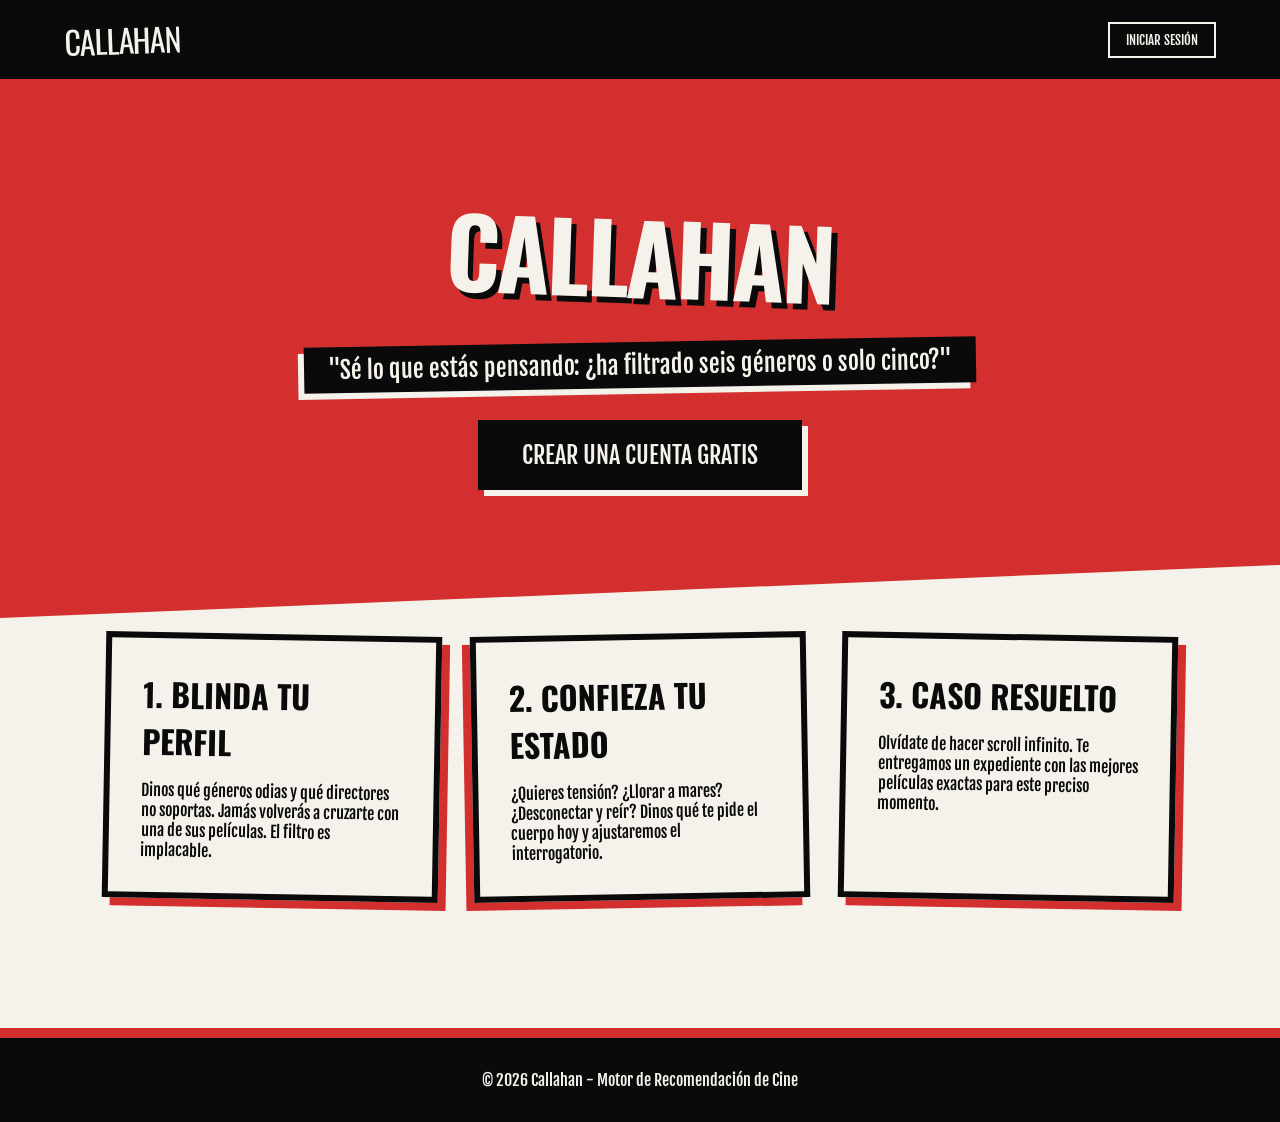
==== callahan-codigo-fuente/src/main/resources/templates/index.html @ ba9999d5 "Se añade le frontend para los test diarios" ====
<!DOCTYPE html>
<html lang="es">
<head>
    <meta charset="UTF-8">
    <meta name="viewport" content="width=device-width, initial-scale=1.0">
    <title>Callahan - Tu Detective de Cine</title>
    
    <style>
        @import url('https://fonts.googleapis.com/css2?family=Fjalla+One&family=Oswald:wght@700&display=swap');

        /* 1. PALETA Y RESET */
        * {
            margin: 0;
            padding: 0;
            box-sizing: border-box;
        }

        :root {
            --rojo-bass: #D32F2F;
            --negro-absoluto: #0A0A0A;
            --blanco-roto: #F5F2EB;
        }

        body {
            background-color: var(--blanco-roto);
            color: var(--negro-absoluto);
            font-family: 'Fjalla One', sans-serif;
            overflow-x: hidden;
        }

        /* 2. BARRA DE NAVEGACIÓN (Estilo Letterboxd superior) */
        header {
            background-color: var(--negro-absoluto);
            color: var(--blanco-roto);
            padding: 1rem 5%;
            display: flex;
            justify-content: space-between;
            align-items: center;
            border-bottom: 8px solid var(--rojo-bass);
        }

        .logo {
            font-family: 'Oswald', sans-serif;
            font-size: 2rem;
            letter-spacing: -1px;
            transform: rotate(-2deg);
        }

        .nav-links button {
            background: transparent;
            color: var(--blanco-roto);
            border: 2px solid var(--blanco-roto);
            padding: 0.5rem 1rem;
            font-family: 'Fjalla One', sans-serif;
            cursor: pointer;
            text-transform: uppercase;
        }

        .nav-links button:hover {
            background: var(--blanco-roto);
            color: var(--negro-absoluto);
        }

        /* 3. HERO SECTION (La zona de impacto de Saul Bass) */
        .hero {
            background-color: var(--rojo-bass);
            padding: 6rem 5%;
            display: flex;
            flex-direction: column;
            align-items: center;
            text-align: center;
            position: relative;
            clip-path: polygon(0 0, 100% 0, 100% 90%, 0 100%); /* Corte diagonal abajo */
            padding-bottom: 8rem;
        }

        .hero h1 {
            font-family: 'Oswald', sans-serif;
            font-size: 6rem;
            text-transform: uppercase;
            letter-spacing: -3px;
            text-shadow: 6px 6px 0px var(--negro-absoluto);
            transform: rotate(2deg);
            margin-bottom: 1rem;
            color: var(--blanco-roto);
        }

        .hero p {
            font-size: 1.5rem;
            background-color: var(--negro-absoluto);
            color: var(--blanco-roto);
            padding: 0.5rem 1.5rem;
            transform: rotate(-1deg);
            margin-bottom: 2rem;
            box-shadow: -6px 6px 0px var(--blanco-roto);
        }

        .btn-principal {
            background-color: var(--negro-absoluto);
            color: var(--blanco-roto);
            border: 4px solid var(--negro-absoluto);
            padding: 1rem 2.5rem;
            font-size: 1.5rem;
            font-family: 'Fjalla One', sans-serif;
            text-transform: uppercase;
            cursor: pointer;
            box-shadow: 6px 6px 0px var(--blanco-roto);
            transition: transform 0.1s;
        }

        .btn-principal:hover {
            transform: translate(4px, 4px);
            box-shadow: 2px 2px 0px var(--blanco-roto);
        }

        /* 4. SECCIÓN DE CARACTERÍSTICAS (Las 3 columnas de Letterboxd) */
        .features {
            padding: 4rem 5%;
            display: grid;
            grid-template-columns: repeat(auto-fit, minmax(250px, 1fr));
            gap: 2rem;
            max-width: 1200px;
            margin: 0 auto;
            margin-top: -3rem; /* Solapamos ligeramente con el hero */
            position: relative;
            z-index: 10;
        }

        .feature-card {
            background-color: var(--blanco-roto);
            border: 6px solid var(--negro-absoluto);
            padding: 2rem;
            box-shadow: 8px 8px 0px var(--rojo-bass);
            transform: rotate(1deg);
        }

        .feature-card:nth-child(2) {
            transform: rotate(-1deg);
            box-shadow: -8px 8px 0px var(--rojo-bass);
        }

        .feature-card h3 {
            font-family: 'Oswald', sans-serif;
            font-size: 2rem;
            margin-bottom: 1rem;
            text-transform: uppercase;
        }

        /* 5. FOOTER */
        footer {
            background-color: var(--negro-absoluto);
            color: var(--blanco-roto);
            text-align: center;
            padding: 2rem;
            margin-top: 4rem;
            border-top: 10px solid var(--rojo-bass);
        }

        @media (max-width: 768px) {
            .hero h1 { font-size: 4rem; text-shadow: 4px 4px 0px var(--negro-absoluto); }
            .hero p { font-size: 1.2rem; }
        }
    </style>
</head>
<body>

    <header>
        <div class="logo">CALLAHAN</div>
        <div class="nav-links">
            <button>Iniciar Sesión</button>
        </div>
    </header>

    <main>
        <section class="hero">
            <h1>CALLAHAN</h1>
            <p>"Sé lo que estás pensando: ¿ha filtrado seis géneros o solo cinco?"</p>
            <button class="btn-principal">Crear una cuenta gratis</button>
        </section>

        <section class="features">
            <div class="feature-card">
                <h3>1. BLINDA TU PERFIL</h3>
                <p>Dinos qué géneros odias y qué directores no soportas. Jamás volverás a cruzarte con una de sus películas. El filtro es implacable.</p>
            </div>
            
            <div class="feature-card">
                <h3>2. CONFIEZA TU ESTADO</h3>
                <p>¿Quieres tensión? ¿Llorar a mares? ¿Desconectar y reír? Dinos qué te pide el cuerpo hoy y ajustaremos el interrogatorio.</p>
            </div>
            
            <div class="feature-card">
                <h3>3. CASO RESUELTO</h3>
                <p>Olvídate de hacer scroll infinito. Te entregamos un expediente con las mejores películas exactas para este preciso momento.</p>
            </div>
        </section>
    </main>

    <footer>
        <p>© 2026 Callahan - Motor de Recomendación de Cine</p>
    </footer>

</body>
</html>
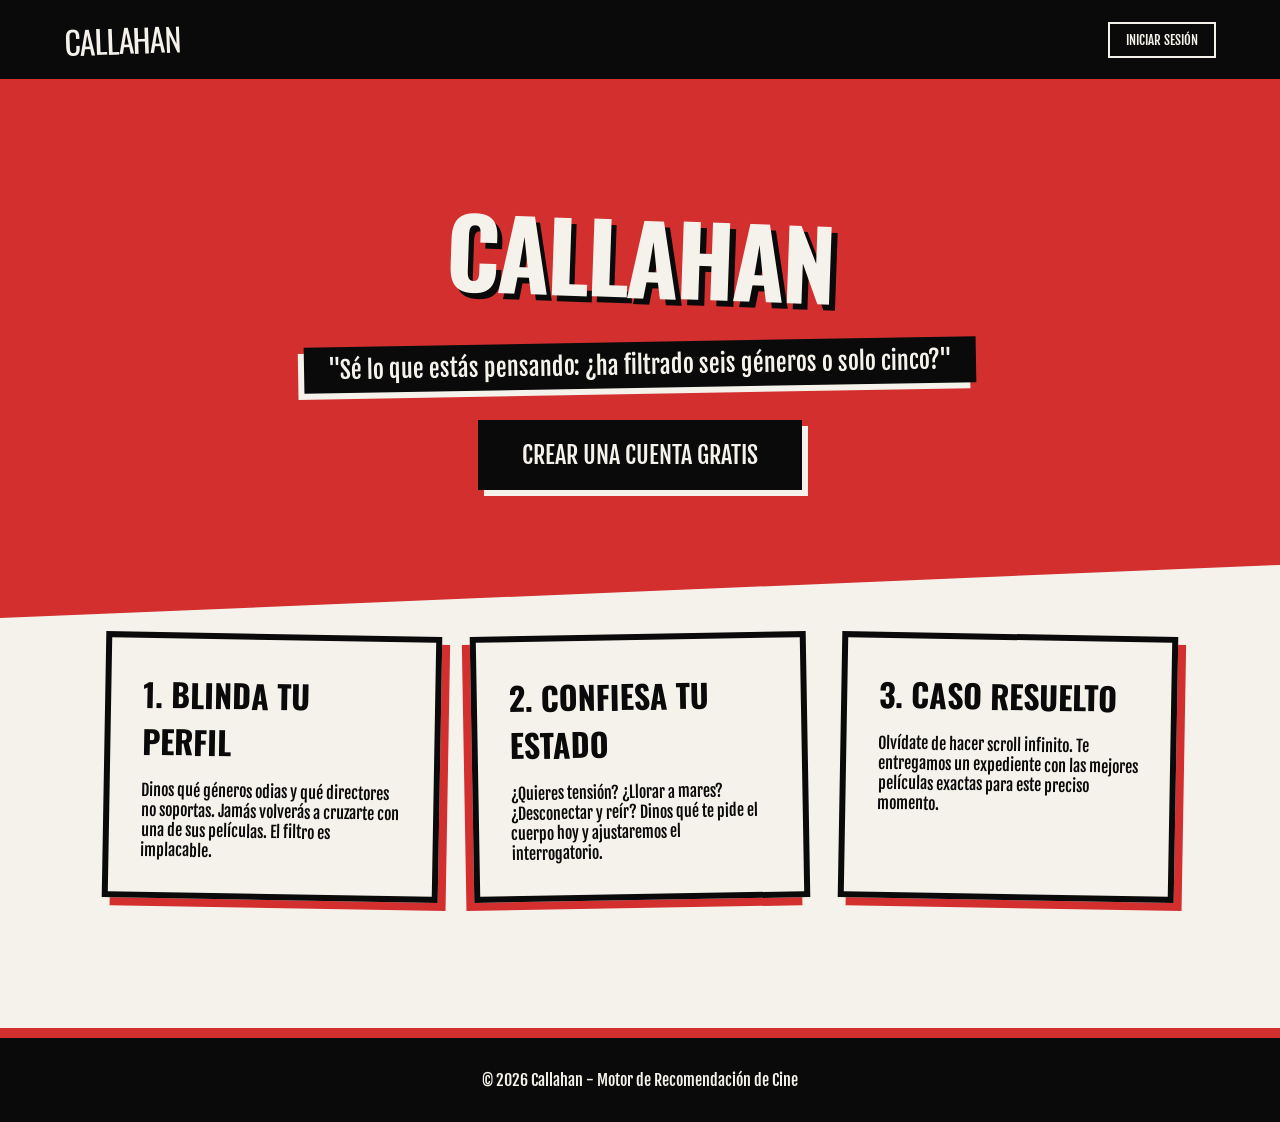
==== commit c90e7184: "feature: formularío registro usuario add Hay un pequeño problema con el script del datalist que no f" ====
--- a/callahan-codigo-fuente/src/main/resources/templates/index.html
+++ b/callahan-codigo-fuente/src/main/resources/templates/index.html
@@ -1,167 +1,16 @@
 <!DOCTYPE html>
 <html lang="es">
+
 <head>
     <meta charset="UTF-8">
     <meta name="viewport" content="width=device-width, initial-scale=1.0">
     <title>Callahan - Tu Detective de Cine</title>
-    
-    <style>
-        @import url('https://fonts.googleapis.com/css2?family=Fjalla+One&family=Oswald:wght@700&display=swap');
+    <link rel="stylesheet" href="../static/css/global.css">
+    <link rel="stylesheet" href="../static/css/landing.css">
+    <script src="../static/js/landing.js" defer></script>
 
-        /* 1. PALETA Y RESET */
-        * {
-            margin: 0;
-            padding: 0;
-            box-sizing: border-box;
-        }
+</head>
 
-        :root {
-            --rojo-bass: #D32F2F;
-            --negro-absoluto: #0A0A0A;
-            --blanco-roto: #F5F2EB;
-        }
-
-        body {
-            background-color: var(--blanco-roto);
-            color: var(--negro-absoluto);
-            font-family: 'Fjalla One', sans-serif;
-            overflow-x: hidden;
-        }
-
-        /* 2. BARRA DE NAVEGACIÓN (Estilo Letterboxd superior) */
-        header {
-            background-color: var(--negro-absoluto);
-            color: var(--blanco-roto);
-            padding: 1rem 5%;
-            display: flex;
-            justify-content: space-between;
-            align-items: center;
-            border-bottom: 8px solid var(--rojo-bass);
-        }
-
-        .logo {
-            font-family: 'Oswald', sans-serif;
-            font-size: 2rem;
-            letter-spacing: -1px;
-            transform: rotate(-2deg);
-        }
-
-        .nav-links button {
-            background: transparent;
-            color: var(--blanco-roto);
-            border: 2px solid var(--blanco-roto);
-            padding: 0.5rem 1rem;
-            font-family: 'Fjalla One', sans-serif;
-            cursor: pointer;
-            text-transform: uppercase;
-        }
-
-        .nav-links button:hover {
-            background: var(--blanco-roto);
-            color: var(--negro-absoluto);
-        }
-
-        /* 3. HERO SECTION (La zona de impacto de Saul Bass) */
-        .hero {
-            background-color: var(--rojo-bass);
-            padding: 6rem 5%;
-            display: flex;
-            flex-direction: column;
-            align-items: center;
-            text-align: center;
-            position: relative;
-            clip-path: polygon(0 0, 100% 0, 100% 90%, 0 100%); /* Corte diagonal abajo */
-            padding-bottom: 8rem;
-        }
-
-        .hero h1 {
-            font-family: 'Oswald', sans-serif;
-            font-size: 6rem;
-            text-transform: uppercase;
-            letter-spacing: -3px;
-            text-shadow: 6px 6px 0px var(--negro-absoluto);
-            transform: rotate(2deg);
-            margin-bottom: 1rem;
-            color: var(--blanco-roto);
-        }
-
-        .hero p {
-            font-size: 1.5rem;
-            background-color: var(--negro-absoluto);
-            color: var(--blanco-roto);
-            padding: 0.5rem 1.5rem;
-            transform: rotate(-1deg);
-            margin-bottom: 2rem;
-            box-shadow: -6px 6px 0px var(--blanco-roto);
-        }
-
-        .btn-principal {
-            background-color: var(--negro-absoluto);
-            color: var(--blanco-roto);
-            border: 4px solid var(--negro-absoluto);
-            padding: 1rem 2.5rem;
-            font-size: 1.5rem;
-            font-family: 'Fjalla One', sans-serif;
-            text-transform: uppercase;
-            cursor: pointer;
-            box-shadow: 6px 6px 0px var(--blanco-roto);
-            transition: transform 0.1s;
-        }
-
-        .btn-principal:hover {
-            transform: translate(4px, 4px);
-            box-shadow: 2px 2px 0px var(--blanco-roto);
-        }
-
-        /* 4. SECCIÓN DE CARACTERÍSTICAS (Las 3 columnas de Letterboxd) */
-        .features {
-            padding: 4rem 5%;
-            display: grid;
-            grid-template-columns: repeat(auto-fit, minmax(250px, 1fr));
-            gap: 2rem;
-            max-width: 1200px;
-            margin: 0 auto;
-            margin-top: -3rem; /* Solapamos ligeramente con el hero */
-            position: relative;
-            z-index: 10;
-        }
-
-        .feature-card {
-            background-color: var(--blanco-roto);
-            border: 6px solid var(--negro-absoluto);
-            padding: 2rem;
-            box-shadow: 8px 8px 0px var(--rojo-bass);
-            transform: rotate(1deg);
-        }
-
-        .feature-card:nth-child(2) {
-            transform: rotate(-1deg);
-            box-shadow: -8px 8px 0px var(--rojo-bass);
-        }
-
-        .feature-card h3 {
-            font-family: 'Oswald', sans-serif;
-            font-size: 2rem;
-            margin-bottom: 1rem;
-            text-transform: uppercase;
-        }
-
-        /* 5. FOOTER */
-        footer {
-            background-color: var(--negro-absoluto);
-            color: var(--blanco-roto);
-            text-align: center;
-            padding: 2rem;
-            margin-top: 4rem;
-            border-top: 10px solid var(--rojo-bass);
-        }
-
-        @media (max-width: 768px) {
-            .hero h1 { font-size: 4rem; text-shadow: 4px 4px 0px var(--negro-absoluto); }
-            .hero p { font-size: 1.2rem; }
-        }
-    </style>
-</head>
 <body>
 
     <header>
@@ -181,17 +30,20 @@
         <section class="features">
             <div class="feature-card">
                 <h3>1. BLINDA TU PERFIL</h3>
-                <p>Dinos qué géneros odias y qué directores no soportas. Jamás volverás a cruzarte con una de sus películas. El filtro es implacable.</p>
+                <p>Dinos qué géneros odias y qué directores no soportas. Jamás volverás a cruzarte con una de sus
+                    películas. El filtro es implacable.</p>
             </div>
-            
+
             <div class="feature-card">
-                <h3>2. CONFIEZA TU ESTADO</h3>
-                <p>¿Quieres tensión? ¿Llorar a mares? ¿Desconectar y reír? Dinos qué te pide el cuerpo hoy y ajustaremos el interrogatorio.</p>
+                <h3>2. CONFIESA TU ESTADO</h3>
+                <p>¿Quieres tensión? ¿Llorar a mares? ¿Desconectar y reír? Dinos qué te pide el cuerpo hoy y ajustaremos
+                    el interrogatorio.</p>
             </div>
-            
+
             <div class="feature-card">
                 <h3>3. CASO RESUELTO</h3>
-                <p>Olvídate de hacer scroll infinito. Te entregamos un expediente con las mejores películas exactas para este preciso momento.</p>
+                <p>Olvídate de hacer scroll infinito. Te entregamos un expediente con las mejores películas exactas para
+                    este preciso momento.</p>
             </div>
         </section>
     </main>
@@ -200,5 +52,85 @@
         <p>© 2026 Callahan - Motor de Recomendación de Cine</p>
     </footer>
 
+    <div id="modal-overlay" class="oculto"></div>
+
+    <div id="modal-login" class="modal-saul-bass oculto">
+        <button class="btn-cerrar" id="cerrar-login">X</button>
+        <h2>INICIAR SESIÓN</h2>
+        <form id="form-login">
+            <div class="grupo-input">
+                <label for="login-email">Correo Electrónico</label>
+                <input type="email" id="login-email" required>
+            </div>
+            <div class="grupo-input">
+                <label for="login-password">Contraseña</label>
+                <input type="password" id="login-password" required>
+            </div>
+            <button type="submit" class="btn-accion">ENTRAR</button>
+        </form>
+    </div>
+
+    <div id="modal-registro" class="modal-saul-bass oculto">
+        <button class="btn-cerrar" id="cerrar-registro">X</button>
+        <h2>NUEVO DETECTIVE</h2>
+        <form id="form-registro">
+
+            <fieldset>
+                <legend>Datos Personales</legend>
+                <p>Para poder crear tu perfil necesitamos algunos datos personales. No los compartiremos con nadie.</p>
+                <div class="grupo-input">
+                    <label for="reg-nombre">Nombre Real</label>
+                    <input type="text" id="reg-nombre" required>
+                </div>
+                <div class="grupo-input">
+                    <label for="reg-apellido">Primer Apellido</label>
+                    <input type="text" id="reg-apellido" required>
+                </div>
+            </fieldset>
+
+            <fieldset>
+                <legend>Datos de Contacto</legend>
+                <p>Proporciona tu información de contacto para que podamos mantenerte informado.</p>
+                <div class="grupo-input">
+                    <label for="reg-email">Correo Electrónico</label>
+                    <input type="email" id="reg-email" required>
+                </div>
+            </fieldset>
+
+            <fieldset>
+                <legend>Datos de Ingreso</legend>
+                <p>Crea un nombre de usuario y una contraseña para acceder a tu perfil.</p>
+                <div class="grupo-input">
+                    <label for="reg-usuario">Nombre en Clave (Usuario)</label>
+                    <input type="text" id="reg-usuario" required>
+                </div>
+                <div class="grupo-input">
+                    <label for="reg-password">Contraseña</label>
+                    <input type="password" id="reg-password" required>
+                </div>
+            </fieldset>
+
+            <fieldset>
+                <legend>Información Adicional</legend>
+                <p>Proporciona algunos detalles adicionales sobre ti.</p>
+                <div class="grupo-input">
+                    <label for="reg-fecha">Fecha de Nacimiento</label>
+                    <input type="date" id="reg-fecha" required>
+                </div>
+                <div class="grupo-input">
+                    <label for="reg-pais">País de Operaciones</label>
+                    <input type="text" id="reg-pais" list="lista-paises" placeholder="Empieza a escribir..." required
+                        autocomplete="nope">
+
+                    <datalist id="lista-paises">
+                    </datalist>
+                </div>
+            </fieldset>
+
+            <button type="submit" class="btn-accion">UNIRSE AL CUERPO</button>
+        </form>
+    </div>
+
 </body>
+
 </html>
--- a/callahan-codigo-fuente/src/main/resources/static/css/global.css
+++ b/callahan-codigo-fuente/src/main/resources/static/css/global.css
@@ -0,0 +1,26 @@
+/* --- global.css --- */
+@import url('https://fonts.googleapis.com/css2?family=Fjalla+One&family=Oswald:wght@700&display=swap');
+
+/* 1. RESET Y VARIABLES MUNDIALES */
+* {
+    margin: 0;
+    padding: 0;
+    box-sizing: border-box;
+}
+
+:root {
+    --rojo-bass: #D32F2F;
+    --negro-absoluto: #0A0A0A;
+    --blanco-roto: #F5F2EB;
+}
+
+/* 2. UTILIDADES GLOBALES */
+.oculto {
+    display: none !important;
+}
+
+/* 3. TIPOGRAFÍA BASE */
+body {
+    font-family: 'Fjalla One', sans-serif;
+    overflow-x: hidden;
+}
--- a/callahan-codigo-fuente/src/main/resources/static/css/landing.css
+++ b/callahan-codigo-fuente/src/main/resources/static/css/landing.css
@@ -0,0 +1,310 @@
+/* --- landing.css --- */
+
+/* FONDO Y TEXTO DE LA LANDING */
+body {
+    background-color: var(--blanco-roto);
+    color: var(--negro-absoluto);
+}
+
+/* BARRA DE NAVEGACIÓN */
+header {
+    background-color: var(--negro-absoluto);
+    color: var(--blanco-roto);
+    padding: 1rem 5%;
+    display: flex;
+    justify-content: space-between;
+    align-items: center;
+    border-bottom: 8px solid var(--rojo-bass);
+}
+
+.logo {
+    font-family: 'Oswald', sans-serif;
+    font-size: 2rem;
+    letter-spacing: -1px;
+    transform: rotate(-2deg);
+}
+
+.nav-links button {
+    background: transparent;
+    color: var(--blanco-roto);
+    border: 2px solid var(--blanco-roto);
+    padding: 0.5rem 1rem;
+    font-family: 'Fjalla One', sans-serif;
+    cursor: pointer;
+    text-transform: uppercase;
+}
+
+.nav-links button:hover {
+    background: var(--blanco-roto);
+    color: var(--negro-absoluto);
+}
+
+/* HERO SECTION */
+.hero {
+    background-color: var(--rojo-bass);
+    padding: 6rem 5%;
+    display: flex;
+    flex-direction: column;
+    align-items: center;
+    text-align: center;
+    position: relative;
+    clip-path: polygon(0 0, 100% 0, 100% 90%, 0 100%);
+    padding-bottom: 8rem;
+}
+
+.hero h1 {
+    font-family: 'Oswald', sans-serif;
+    font-size: 6rem;
+    text-transform: uppercase;
+    letter-spacing: -3px;
+    text-shadow: 6px 6px 0px var(--negro-absoluto);
+    transform: rotate(2deg);
+    margin-bottom: 1rem;
+    color: var(--blanco-roto);
+}
+
+.hero p {
+    font-size: 1.5rem;
+    background-color: var(--negro-absoluto);
+    color: var(--blanco-roto);
+    padding: 0.5rem 1.5rem;
+    transform: rotate(-1deg);
+    margin-bottom: 2rem;
+    box-shadow: -6px 6px 0px var(--blanco-roto);
+}
+
+.btn-principal {
+    background-color: var(--negro-absoluto);
+    color: var(--blanco-roto);
+    border: 4px solid var(--negro-absoluto);
+    padding: 1rem 2.5rem;
+    font-size: 1.5rem;
+    font-family: 'Fjalla One', sans-serif;
+    text-transform: uppercase;
+    cursor: pointer;
+    box-shadow: 6px 6px 0px var(--blanco-roto);
+    transition: transform 0.1s;
+}
+
+.btn-principal:hover {
+    transform: translate(4px, 4px);
+    box-shadow: 2px 2px 0px var(--blanco-roto);
+}
+
+/* CARACTERÍSTICAS */
+.features {
+    padding: 4rem 5%;
+    display: grid;
+    grid-template-columns: repeat(auto-fit, minmax(250px, 1fr));
+    gap: 2rem;
+    max-width: 1200px;
+    margin: 0 auto;
+    margin-top: -3rem;
+    position: relative;
+    z-index: 10;
+}
+
+.feature-card {
+    background-color: var(--blanco-roto);
+    border: 6px solid var(--negro-absoluto);
+    padding: 2rem;
+    box-shadow: 8px 8px 0px var(--rojo-bass);
+    transform: rotate(1deg);
+}
+
+.feature-card:nth-child(2) {
+    transform: rotate(-1deg);
+    box-shadow: -8px 8px 0px var(--rojo-bass);
+}
+
+.feature-card h3 {
+    font-family: 'Oswald', sans-serif;
+    font-size: 2rem;
+    margin-bottom: 1rem;
+    text-transform: uppercase;
+}
+
+/* FOOTER */
+footer {
+    background-color: var(--negro-absoluto);
+    color: var(--blanco-roto);
+    text-align: center;
+    padding: 2rem;
+    margin-top: 4rem;
+    border-top: 10px solid var(--rojo-bass);
+}
+
+/* MODALES DE AUTENTICACIÓN */
+#modal-overlay {
+    position: fixed;
+    top: 0;
+    left: 0;
+    width: 100vw;
+    height: 100vh;
+    background-color: rgba(10, 10, 10, 0.85);
+    z-index: 100;
+}
+
+.modal-saul-bass {
+    position: fixed;
+    top: 50%;
+    left: 50%;
+    transform: translate(-50%, -50%) rotate(-1deg);
+    background-color: var(--rojo-bass);
+    border: 8px solid var(--negro-absoluto);
+    box-shadow: 15px 15px 0px var(--negro-absoluto);
+    padding: 3rem;
+    width: 90%;
+    max-width: 450px;
+    z-index: 101;
+    color: var(--blanco-roto);
+    max-height: 90vh;
+    overflow-y: auto;
+}
+
+.btn-cerrar {
+    position: absolute;
+    top: 20px;
+    right: 20px;
+    background-color: var(--blanco-roto);
+    color: var(--negro-absoluto);
+    border: 4px solid var(--negro-absoluto);
+    font-size: 1.5rem;
+    font-family: 'Oswald', sans-serif;
+    width: 45px;
+    height: 45px;
+    cursor: pointer;
+    box-shadow: 4px 4px 0px var(--negro-absoluto);
+    transition: all 0.1s;
+}
+
+.btn-cerrar:hover {
+    transform: translate(2px, 2px);
+    box-shadow: 2px 2px 0px var(--negro-absoluto);
+}
+
+.modal-saul-bass h2 {
+    font-family: 'Oswald', sans-serif;
+    font-size: 2.5rem;
+    text-transform: uppercase;
+    text-shadow: 3px 3px 0px var(--negro-absoluto);
+    margin-bottom: 2rem;
+    text-align: center;
+}
+
+.grupo-input {
+    margin-bottom: 1.5rem;
+    display: flex;
+    flex-direction: column;
+}
+
+.grupo-input label {
+    font-family: 'Fjalla One', sans-serif;
+    font-size: 1.2rem;
+    margin-bottom: 0.5rem;
+    text-transform: uppercase;
+    background-color: var(--negro-absoluto);
+    color: var(--blanco-roto);
+    padding: 0.2rem 0.5rem;
+    align-self: flex-start;
+    transform: rotate(-1deg);
+}
+
+.grupo-input input {
+    background-color: var(--blanco-roto);
+    border: 4px solid var(--negro-absoluto);
+    padding: 1rem;
+    font-family: monospace;
+    font-size: 1.2rem;
+    color: var(--negro-absoluto);
+    outline: none;
+    box-shadow: 4px 4px 0px var(--negro-absoluto);
+    transition: transform 0.1s;
+}
+
+.grupo-input input:focus {
+    transform: translate(-2px, -2px);
+    box-shadow: 6px 6px 0px var(--negro-absoluto);
+}
+
+/* --- AJUSTES ESPECÍFICOS PARA EL MODAL DE REGISTRO --- */
+
+#modal-registro {
+    max-width: 800px;
+}
+
+/* --- ESTRUCTURA GRID DEL FORMULARIO --- */
+#form-registro {
+    display: grid;
+    grid-template-columns: 1fr 1fr;
+    gap: 2.5rem;
+    margin-top: 1.5rem;
+    align-items: start;
+}
+
+/* --- ESTILO DE LAS CAJAS (FIELDSETS) --- */
+#form-registro fieldset {
+    background-color: var(--blanco-roto);
+    border: 4px solid var(--negro-absoluto);
+    box-shadow: 6px 6px 0px var(--negro-absoluto);
+    padding: 2.5rem 1.5rem 1.5rem 1.5rem;
+    position: relative;
+    display: flex;
+    flex-direction: column;
+}
+
+/* --- ESTILO DE LOS TÍTULOS (LEGENDS) --- */
+#form-registro legend {
+    font-family: 'Oswald', sans-serif;
+    font-size: 1.3rem;
+    text-transform: uppercase;
+    background-color: var(--negro-absoluto);
+    color: var(--blanco-roto);
+    padding: 0.4rem 1rem;
+    position: absolute;
+    top: -1.2rem;
+    left: 1rem;
+    transform: rotate(-2deg);
+    box-shadow: -4px 4px 0px var(--rojo-bass);
+}
+
+/* --- ESTILO DEL PÁRRAFO DESCRIPTIVO --- */
+#form-registro fieldset p {
+    font-family: monospace;
+    color: var(--negro-absoluto);
+    font-size: 0.95rem;
+    line-height: 1.4;
+    margin-bottom: 1.5rem;
+    opacity: 0.8;
+}
+
+/* --- ESTILO DEL BOTÓN FINAL --- */
+#form-registro .btn-accion {
+    grid-column: 1 / -1;
+    margin-top: 1rem;
+
+}
+
+
+/* 5. ESTILO DEL BOTÓN DE ENVIAR (MODALES) */
+.modal-saul-bass .btn-accion {
+    background-color: var(--negro-absoluto);
+    color: var(--blanco-roto);
+    border: 4px solid var(--blanco-roto);
+    padding: 1rem 2rem;
+    font-size: 1.5rem;
+    font-family: 'Fjalla One', sans-serif;
+    text-transform: uppercase;
+    cursor: pointer;
+    box-shadow: 6px 6px 0px var(--blanco-roto);
+    transition: transform 0.1s, box-shadow 0.1s;
+    width: 100%;
+}
+
+.modal-saul-bass .btn-accion:hover {
+    transform: translate(4px, 4px);
+    box-shadow: 2px 2px 0px var(--blanco-roto);
+    background-color: var(--blanco-roto);
+    color: var(--negro-absoluto);
+    border-color: var(--negro-absoluto);
+}
